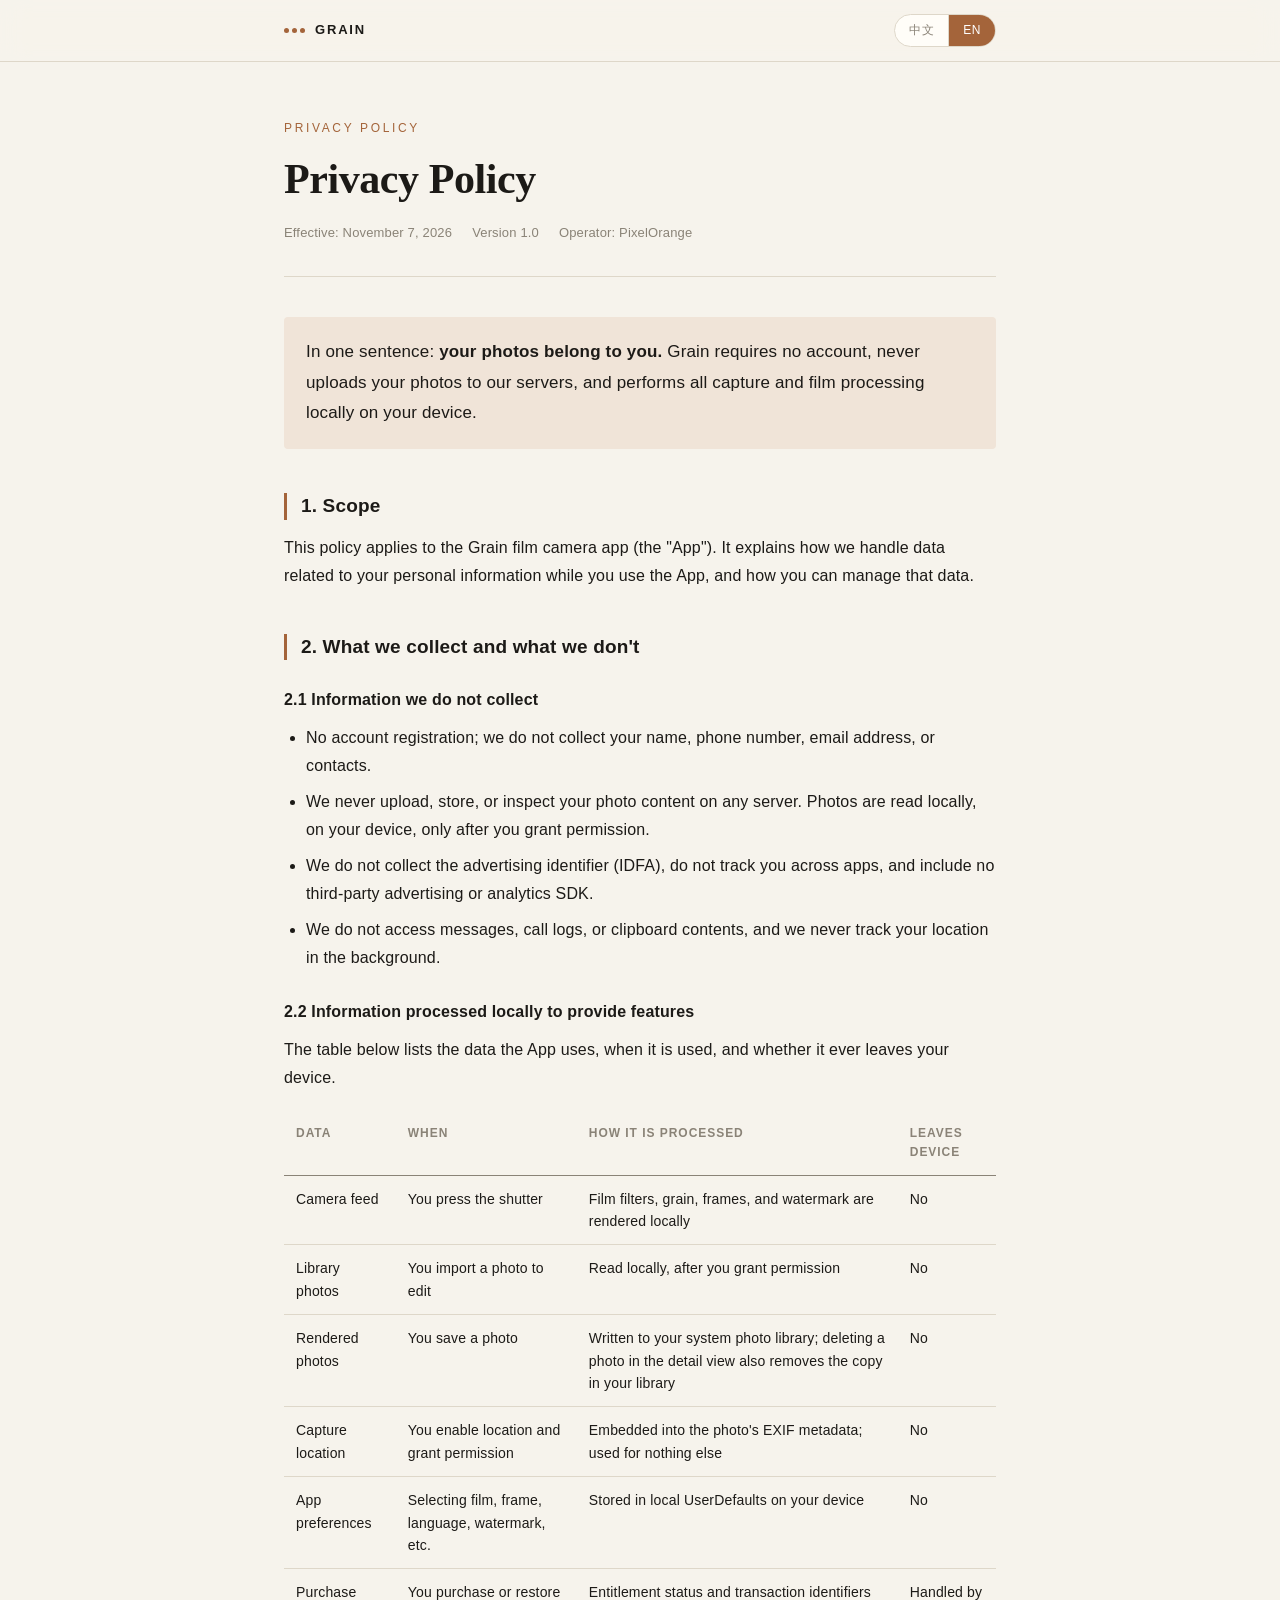
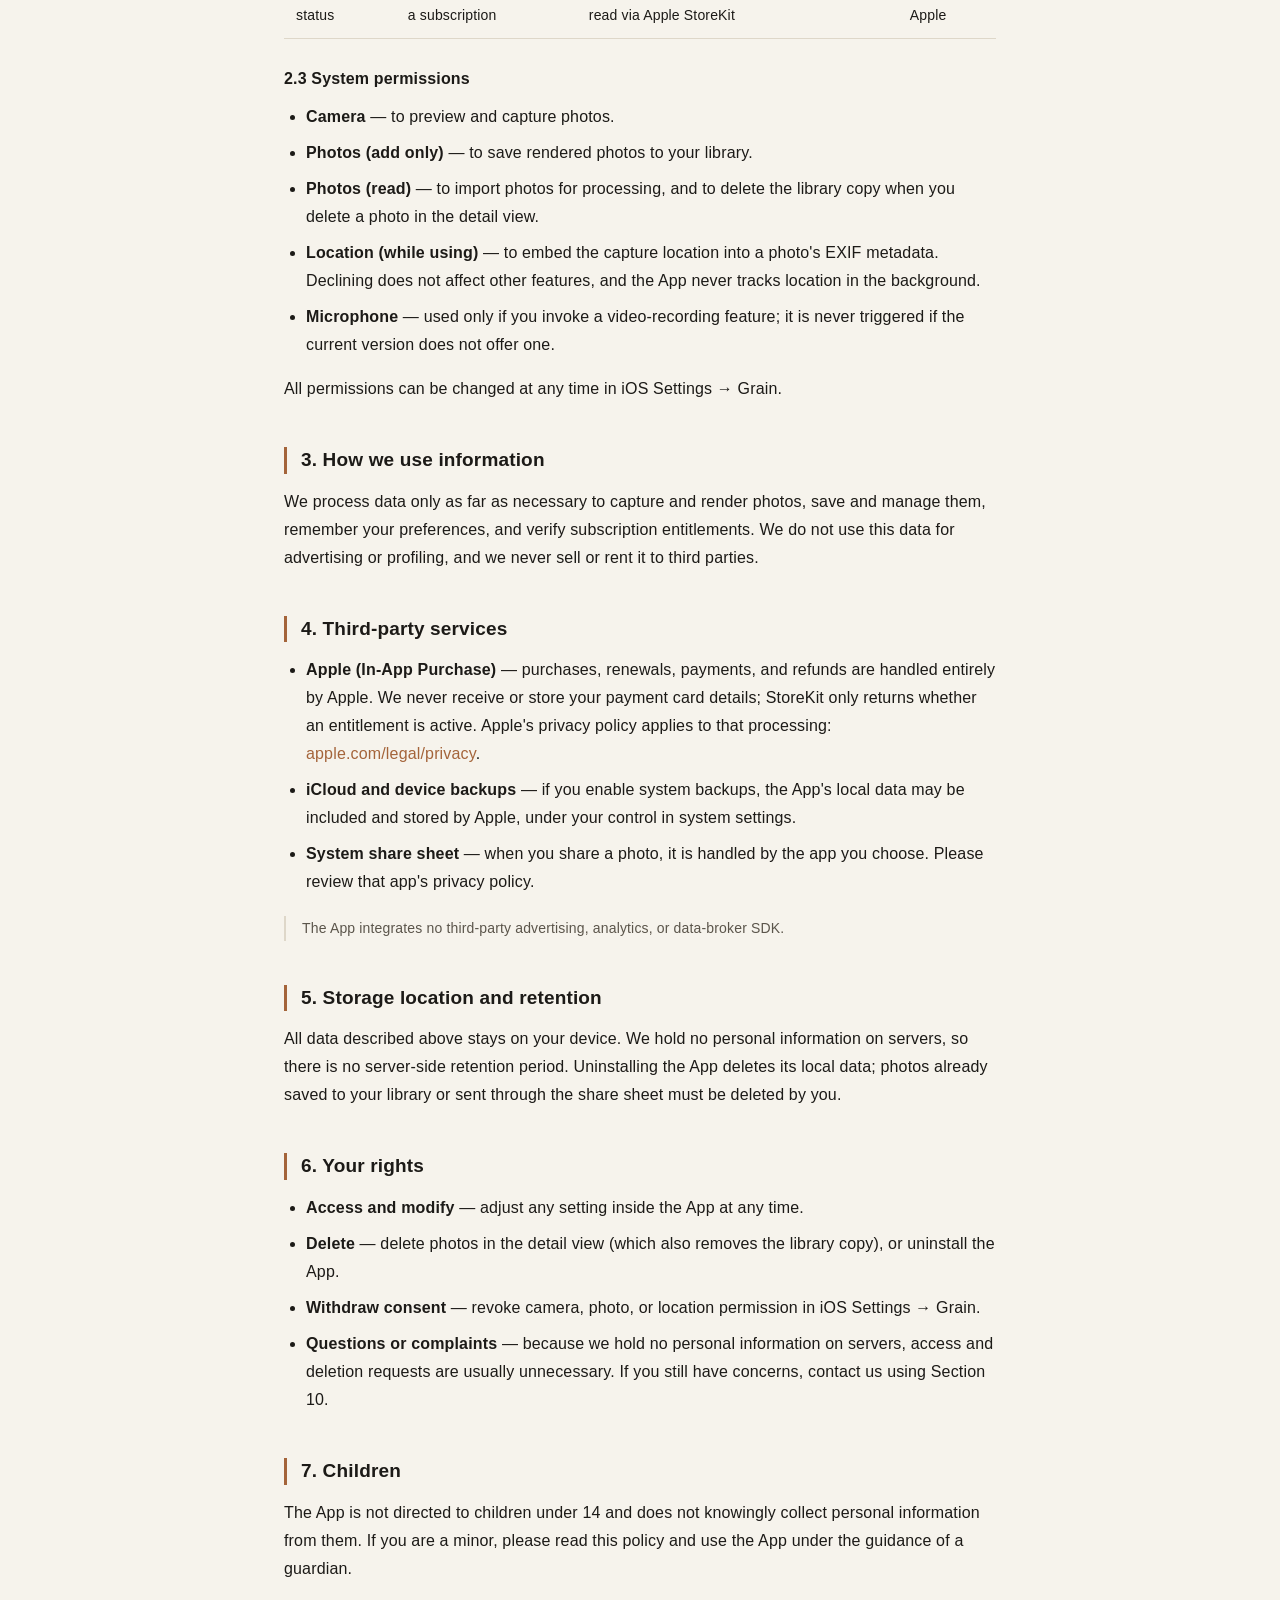
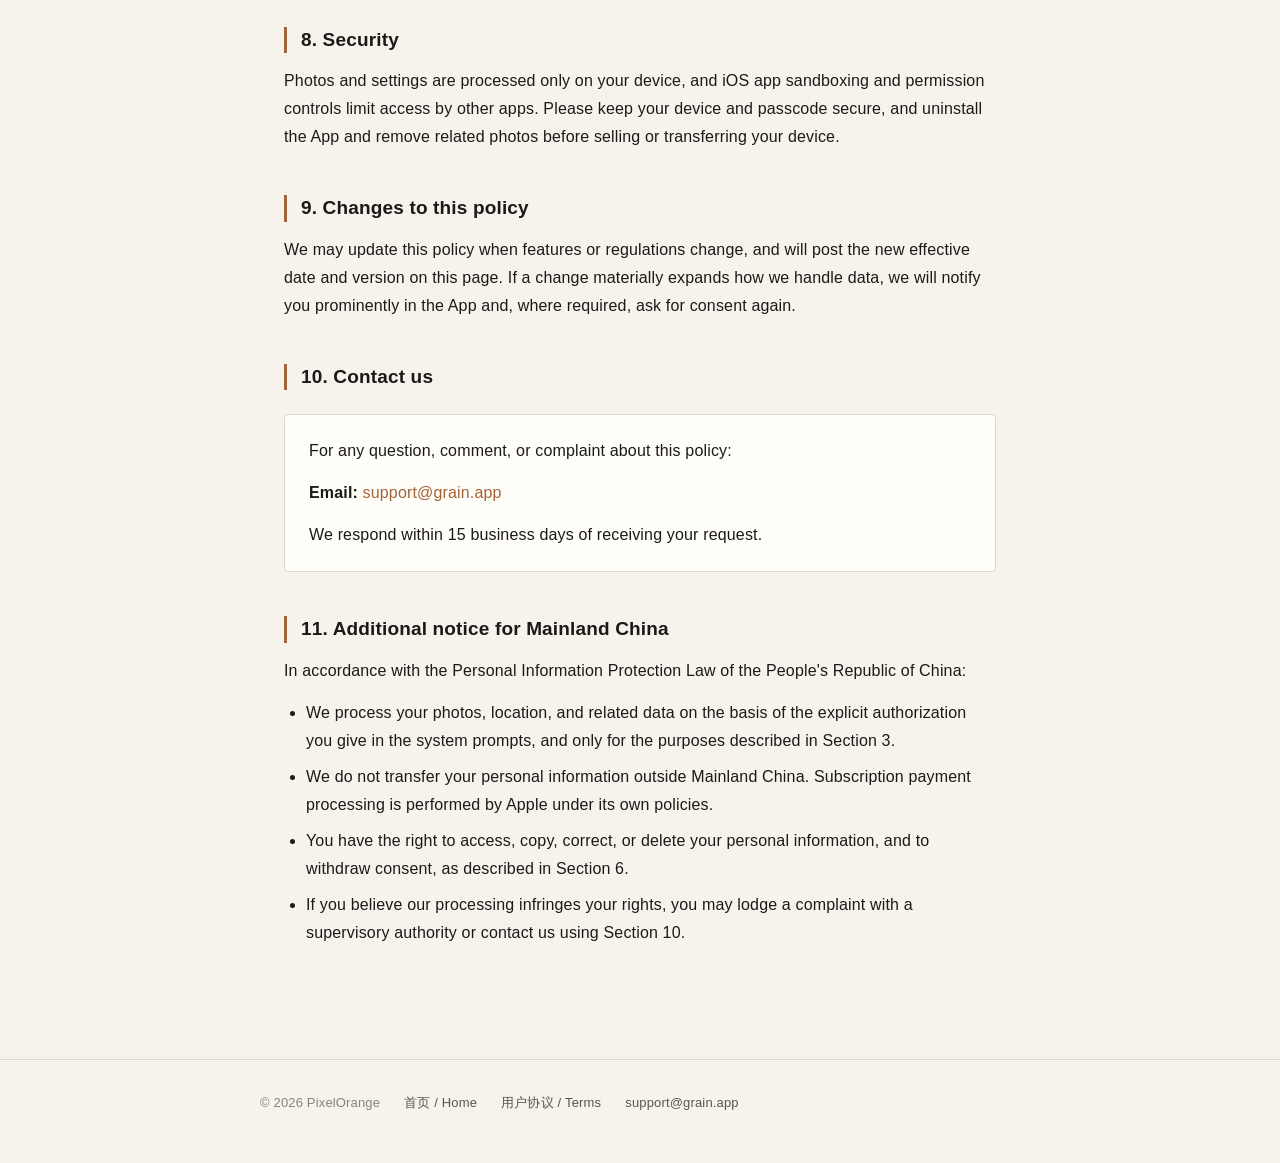
==== privacy.html @ 2bc1b4ed "Add Grain privacy policy and terms of use" ====
<!DOCTYPE html>
<html lang="zh-CN" data-lang="zh">
<head>
<meta charset="UTF-8">
<meta name="viewport" content="width=device-width, initial-scale=1, viewport-fit=cover">
<title>隐私政策 · Grain</title>
<meta name="description" content="Grain 胶片相机 App 隐私政策：我们如何收集、使用与保护你的信息。">
<link rel="stylesheet" href="style.css">
</head>
<body>

<header class="site-header">
  <div class="site-header__inner">
    <a class="brand" href="index.html">
      <span class="brand__dots"><i></i><i></i><i></i></span>
      Grain
    </a>
    <span class="spacer"></span>
    <div class="lang-switch" role="group" aria-label="Language / 语言">
      <button type="button" data-set-lang="zh" class="active">中文</button>
      <button type="button" data-set-lang="en">EN</button>
    </div>
  </div>
</header>

<main>

<!-- ========================= 中文 ========================= -->
<div data-lang-block="zh">

  <div class="doc-head">
    <p class="kicker">Privacy Policy</p>
    <h1>隐私政策</h1>
    <p class="meta">
      <span>生效日期：2026 年 11 月 7 日</span>
      <span>版本：1.0</span>
      <span>运营者：PixelOrange</span>
    </p>
  </div>

  <p class="lead">一句话概括：<strong>你的照片属于你。</strong>Grain 不需要注册账号，照片不会上传到我们的服务器，核心的拍摄与显影全部在你的设备本地完成。</p>

  <h2>1. 适用范围</h2>
  <p>本政策适用于 Grain 胶片相机应用（以下简称「本 App」）。它说明了我们在你使用本 App 的过程中如何处理与个人信息相关的数据，以及你可以如何管理这些数据。</p>

  <h2>2. 我们收集与不收集的信息</h2>

  <h3>2.1 我们不收集的信息</h3>
  <ul>
    <li>不要求注册账号，不收集你的姓名、手机号、邮箱或通讯录</li>
    <li>不上传、不存储、不读取你的照片内容到任何服务器；照片仅在你授权后于本机被读取，用于显影、加框与保存</li>
    <li>不收集广告标识符（IDFA），不进行跨 App 追踪，不接入第三方广告或统计分析 SDK</li>
    <li>不收集短信、通话记录、剪贴板内容，也不在后台持续获取你的位置</li>
  </ul>

  <h3>2.2 因功能需要在设备本地处理的信息</h3>
  <p>下表列出本 App 会用到的数据、触发场景，以及数据是否会离开你的设备。</p>

  <table>
    <thead>
      <tr>
        <th>信息类型</th>
        <th>触发场景</th>
        <th>处理方式</th>
        <th>是否离开设备</th>
      </tr>
    </thead>
    <tbody>
      <tr>
        <td>相机画面</td>
        <td>你在拍摄页按下快门</td>
        <td>在本地实时叠加胶片滤镜、颗粒、相框与水印</td>
        <td>否</td>
      </tr>
      <tr>
        <td>相册照片</td>
        <td>你导入照片进行编辑</td>
        <td>在你授权后于本地读取并显影</td>
        <td>否</td>
      </tr>
      <tr>
        <td>成片文件</td>
        <td>你保存照片</td>
        <td>写入本机系统相册；在详情页删除时会同步删除系统相册中的对应照片</td>
        <td>否</td>
      </tr>
      <tr>
        <td>拍摄位置</td>
        <td>你开启位置信息并授权定位后拍摄</td>
        <td>写入照片的 EXIF 元数据，不作为其他用途</td>
        <td>否</td>
      </tr>
      <tr>
        <td>应用设置</td>
        <td>选择胶卷、相框、语言、水印等偏好</td>
        <td>保存在设备本地的 UserDefaults</td>
        <td>否</td>
      </tr>
      <tr>
        <td>购买状态</td>
        <td>你购买或恢复订阅</td>
        <td>通过 Apple StoreKit 读取权益状态与交易标识</td>
        <td>由 Apple 处理</td>
      </tr>
    </tbody>
  </table>

  <h3>2.3 系统权限说明</h3>
  <ul>
    <li><strong>相机</strong>：用于取景与拍摄照片。</li>
    <li><strong>照片（仅添加）</strong>：用于将成片保存到你的系统相册。</li>
    <li><strong>照片（读取）</strong>：用于从相册导入照片进行显影；在你于详情页删除照片时，同步删除系统相册中的对应副本。</li>
    <li><strong>定位（使用期间）</strong>：用于将拍摄地点写入照片 EXIF。不授权不影响其他功能；本 App 不会在后台定位。</li>
    <li><strong>麦克风</strong>：仅在你使用与视频录制相关的功能时调用；若当前版本未提供该功能则不会触发。</li>
  </ul>
  <p>以上权限都可以随时在 iOS「设置 → Grain」中关闭或重新开启。</p>

  <h2>3. 信息的使用目的</h2>
  <p>我们仅在实现上述功能所必需的范围内处理数据，用于：完成拍摄与显影、保存与管理你的照片、记住你的使用偏好、校验订阅权益。我们不会将这些数据用于广告投放、用户画像，或出售、出租给任何第三方。</p>

  <h2>4. 第三方服务</h2>
  <ul>
    <li><strong>Apple（App Store 内购）</strong>：订阅的购买、续订、支付与退款均由 Apple 完成。我们不接触、不存储你的支付卡信息，仅从 StoreKit 读取「是否拥有权益」的结果。该部分处理适用 Apple 的隐私政策：
      <a href="https://www.apple.com/legal/privacy/" target="_blank" rel="noopener">apple.com/legal/privacy</a>。</li>
    <li><strong>iCloud 与设备备份</strong>：如果你开启系统备份，本 App 的本地数据可能随备份由 Apple 存储，这部分由你在系统设置中控制。</li>
    <li><strong>系统分享面板</strong>：当你主动分享照片时，照片由你选择的目标 App 处理，请留意对方的隐私政策。</li>
  </ul>
  <p class="note">本 App 未集成任何第三方广告、统计或数据分析 SDK。</p>

  <h2>5. 存储位置与保存期限</h2>
  <p>上述数据均保存在你的设备本地，我们不在服务器上保存你的个人信息，因此不存在服务端的数据保留期限。卸载本 App 会删除其本地数据；已保存到系统相册或已通过系统分享发送出去的照片，需要你自行删除。</p>

  <h2>6. 你的权利</h2>
  <ul>
    <li><strong>查看与修改</strong>：可随时在本 App 内调整各项设置。</li>
    <li><strong>删除</strong>：在照片详情页删除照片（同时删除系统相册中的副本），或直接卸载本 App。</li>
    <li><strong>撤回授权</strong>：在 iOS「设置 → Grain」中关闭相机、照片、定位等权限。</li>
    <li><strong>咨询与投诉</strong>：由于我们不在服务器保存你的个人信息，通常无需向我们提出数据访问或删除请求；如仍有疑问，请通过第 10 条联系我们。</li>
  </ul>

  <h2>7. 未成年人保护</h2>
  <p>本 App 不面向 14 周岁以下的儿童单独提供服务，也不会主动收集儿童的个人信息。若你是未成年人，请在监护人的指导下阅读本政策并使用本 App。</p>

  <h2>8. 数据安全</h2>
  <p>照片与设置只在本机处理，我们通过 iOS 应用沙盒与系统权限机制降低数据被其他应用访问的风险。请妥善保管你的设备与锁屏密码；设备丢失或转让他人前，建议先卸载本 App 并清除相册中的相关照片。</p>

  <h2>9. 本政策的更新</h2>
  <p>当功能调整或法律法规变化时，我们可能更新本政策，并在本页面标注新的生效日期与版本号。若变更会实质扩大我们对数据的处理范围，我们会在 App 内以显著方式提示你，并在必要时重新征得同意。</p>

  <h2>10. 联系我们</h2>
  <div class="contact-card">
    <p>对本政策有任何疑问、意见或投诉，请联系：</p>
    <p><strong>邮箱：</strong><a href="mailto:support@grain.app">support@grain.app</a></p>
    <p>我们会在收到你的请求后 15 个工作日内回复。</p>
  </div>

  <h2>11. 中国大陆地区补充说明</h2>
  <p>依据《中华人民共和国个人信息保护法》及相关规定：</p>
  <ul>
    <li>我们处理你的照片、位置等信息，均基于你在系统弹窗中作出的明示授权，处理目的仅限于本政策第 3 条所述范围。</li>
    <li>我们不会将你的个人信息传输至境外。订阅相关的支付处理由 Apple 依其自身政策完成。</li>
    <li>你有权查阅、复制、更正、删除你的个人信息，或撤回已作出的授权；行使方式见第 6 条。</li>
    <li>若你认为我们的处理行为损害了你的合法权益，可向监管部门投诉，也可通过第 10 条与我们联系。</li>
  </ul>

</div>

<!-- ========================= English ========================= -->
<div data-lang-block="en">

  <div class="doc-head">
    <p class="kicker">Privacy Policy</p>
    <h1>Privacy Policy</h1>
    <p class="meta">
      <span>Effective: November 7, 2026</span>
      <span>Version 1.0</span>
      <span>Operator: PixelOrange</span>
    </p>
  </div>

  <p class="lead">In one sentence: <strong>your photos belong to you.</strong> Grain requires no account, never uploads your photos to our servers, and performs all capture and film processing locally on your device.</p>

  <h2>1. Scope</h2>
  <p>This policy applies to the Grain film camera app (the "App"). It explains how we handle data related to your personal information while you use the App, and how you can manage that data.</p>

  <h2>2. What we collect and what we don't</h2>

  <h3>2.1 Information we do not collect</h3>
  <ul>
    <li>No account registration; we do not collect your name, phone number, email address, or contacts.</li>
    <li>We never upload, store, or inspect your photo content on any server. Photos are read locally, on your device, only after you grant permission.</li>
    <li>We do not collect the advertising identifier (IDFA), do not track you across apps, and include no third-party advertising or analytics SDK.</li>
    <li>We do not access messages, call logs, or clipboard contents, and we never track your location in the background.</li>
  </ul>

  <h3>2.2 Information processed locally to provide features</h3>
  <p>The table below lists the data the App uses, when it is used, and whether it ever leaves your device.</p>

  <table>
    <thead>
      <tr>
        <th>Data</th>
        <th>When</th>
        <th>How it is processed</th>
        <th>Leaves device</th>
      </tr>
    </thead>
    <tbody>
      <tr>
        <td>Camera feed</td>
        <td>You press the shutter</td>
        <td>Film filters, grain, frames, and watermark are rendered locally</td>
        <td>No</td>
      </tr>
      <tr>
        <td>Library photos</td>
        <td>You import a photo to edit</td>
        <td>Read locally, after you grant permission</td>
        <td>No</td>
      </tr>
      <tr>
        <td>Rendered photos</td>
        <td>You save a photo</td>
        <td>Written to your system photo library; deleting a photo in the detail view also removes the copy in your library</td>
        <td>No</td>
      </tr>
      <tr>
        <td>Capture location</td>
        <td>You enable location and grant permission</td>
        <td>Embedded into the photo's EXIF metadata; used for nothing else</td>
        <td>No</td>
      </tr>
      <tr>
        <td>App preferences</td>
        <td>Selecting film, frame, language, watermark, etc.</td>
        <td>Stored in local UserDefaults on your device</td>
        <td>No</td>
      </tr>
      <tr>
        <td>Purchase status</td>
        <td>You purchase or restore a subscription</td>
        <td>Entitlement status and transaction identifiers read via Apple StoreKit</td>
        <td>Handled by Apple</td>
      </tr>
    </tbody>
  </table>

  <h3>2.3 System permissions</h3>
  <ul>
    <li><strong>Camera</strong> — to preview and capture photos.</li>
    <li><strong>Photos (add only)</strong> — to save rendered photos to your library.</li>
    <li><strong>Photos (read)</strong> — to import photos for processing, and to delete the library copy when you delete a photo in the detail view.</li>
    <li><strong>Location (while using)</strong> — to embed the capture location into a photo's EXIF metadata. Declining does not affect other features, and the App never tracks location in the background.</li>
    <li><strong>Microphone</strong> — used only if you invoke a video-recording feature; it is never triggered if the current version does not offer one.</li>
  </ul>
  <p>All permissions can be changed at any time in iOS Settings → Grain.</p>

  <h2>3. How we use information</h2>
  <p>We process data only as far as necessary to capture and render photos, save and manage them, remember your preferences, and verify subscription entitlements. We do not use this data for advertising or profiling, and we never sell or rent it to third parties.</p>

  <h2>4. Third-party services</h2>
  <ul>
    <li><strong>Apple (In-App Purchase)</strong> — purchases, renewals, payments, and refunds are handled entirely by Apple. We never receive or store your payment card details; StoreKit only returns whether an entitlement is active. Apple's privacy policy applies to that processing:
      <a href="https://www.apple.com/legal/privacy/" target="_blank" rel="noopener">apple.com/legal/privacy</a>.</li>
    <li><strong>iCloud and device backups</strong> — if you enable system backups, the App's local data may be included and stored by Apple, under your control in system settings.</li>
    <li><strong>System share sheet</strong> — when you share a photo, it is handled by the app you choose. Please review that app's privacy policy.</li>
  </ul>
  <p class="note">The App integrates no third-party advertising, analytics, or data-broker SDK.</p>

  <h2>5. Storage location and retention</h2>
  <p>All data described above stays on your device. We hold no personal information on servers, so there is no server-side retention period. Uninstalling the App deletes its local data; photos already saved to your library or sent through the share sheet must be deleted by you.</p>

  <h2>6. Your rights</h2>
  <ul>
    <li><strong>Access and modify</strong> — adjust any setting inside the App at any time.</li>
    <li><strong>Delete</strong> — delete photos in the detail view (which also removes the library copy), or uninstall the App.</li>
    <li><strong>Withdraw consent</strong> — revoke camera, photo, or location permission in iOS Settings → Grain.</li>
    <li><strong>Questions or complaints</strong> — because we hold no personal information on servers, access and deletion requests are usually unnecessary. If you still have concerns, contact us using Section 10.</li>
  </ul>

  <h2>7. Children</h2>
  <p>The App is not directed to children under 14 and does not knowingly collect personal information from them. If you are a minor, please read this policy and use the App under the guidance of a guardian.</p>

  <h2>8. Security</h2>
  <p>Photos and settings are processed only on your device, and iOS app sandboxing and permission controls limit access by other apps. Please keep your device and passcode secure, and uninstall the App and remove related photos before selling or transferring your device.</p>

  <h2>9. Changes to this policy</h2>
  <p>We may update this policy when features or regulations change, and will post the new effective date and version on this page. If a change materially expands how we handle data, we will notify you prominently in the App and, where required, ask for consent again.</p>

  <h2>10. Contact us</h2>
  <div class="contact-card">
    <p>For any question, comment, or complaint about this policy:</p>
    <p><strong>Email:</strong> <a href="mailto:support@grain.app">support@grain.app</a></p>
    <p>We respond within 15 business days of receiving your request.</p>
  </div>

  <h2>11. Additional notice for Mainland China</h2>
  <p>In accordance with the Personal Information Protection Law of the People's Republic of China:</p>
  <ul>
    <li>We process your photos, location, and related data on the basis of the explicit authorization you give in the system prompts, and only for the purposes described in Section 3.</li>
    <li>We do not transfer your personal information outside Mainland China. Subscription payment processing is performed by Apple under its own policies.</li>
    <li>You have the right to access, copy, correct, or delete your personal information, and to withdraw consent, as described in Section 6.</li>
    <li>If you believe our processing infringes your rights, you may lodge a complaint with a supervisory authority or contact us using Section 10.</li>
  </ul>

</div>

</main>

<footer class="site-footer">
  <div class="site-footer__inner">
    <span>© 2026 PixelOrange</span>
    <a href="index.html">首页 / Home</a>
    <a href="terms.html">用户协议 / Terms</a>
    <a href="mailto:support@grain.app">support@grain.app</a>
  </div>
</footer>

<script>
(function () {
  var KEY = 'grain-legal-lang';
  var btns = document.querySelectorAll('[data-set-lang]');

  function setLang(lang) {
    document.documentElement.setAttribute('data-lang', lang);
    document.documentElement.setAttribute('lang', lang === 'zh' ? 'zh-CN' : 'en');
    for (var i = 0; i < btns.length; i++) {
      btns[i].classList.toggle('active', btns[i].getAttribute('data-set-lang') === lang);
    }
    try { localStorage.setItem(KEY, lang); } catch (e) {}
  }

  var saved = null;
  try { saved = localStorage.getItem(KEY); } catch (e) {}
  var initial = saved || ((navigator.language || 'en').toLowerCase().indexOf('zh') === 0 ? 'zh' : 'en');
  setLang(initial);

  for (var i = 0; i < btns.length; i++) {
    btns[i].addEventListener('click', function () {
      setLang(this.getAttribute('data-set-lang'));
    });
  }
})();
</script>

</body>
</html>
---- style.css ----
/* Grain — Legal Pages
   静态站点样式，可直接用于 GitHub Pages / 任意静态托管 */

:root {
  --paper: #f6f3ec;
  --paper-raised: #fffdf8;
  --ink: #1c1a17;
  --ink-soft: #5b554b;
  --ink-faint: #8a8377;
  --line: #ded7c9;
  --accent: #a4643a;
  --accent-soft: #f0e4d8;
  --max: 760px;
  --radius: 4px;
}

@media (prefers-color-scheme: dark) {
  :root {
    --paper: #121110;
    --paper-raised: #1a1918;
    --ink: #ece8e0;
    --ink-soft: #b3ada2;
    --ink-faint: #837d73;
    --line: #302e2b;
    --accent: #d08d5e;
    --accent-soft: #2a231d;
  }
}

* { box-sizing: border-box; }

html {
  -webkit-text-size-adjust: 100%;
  scroll-behavior: smooth;
}

body {
  margin: 0;
  background: var(--paper);
  color: var(--ink);
  font-family: -apple-system, BlinkMacSystemFont, "SF Pro Text", "PingFang SC",
    "Hiragino Sans GB", "Microsoft YaHei", "Helvetica Neue", Arial, sans-serif;
  font-size: 16px;
  line-height: 1.75;
  letter-spacing: 0.01em;
  -webkit-font-smoothing: antialiased;
}

a { color: var(--accent); text-decoration: none; }
a:hover { text-decoration: underline; }

/* ---------- 顶部导航 ---------- */

.site-header {
  position: sticky;
  top: 0;
  z-index: 10;
  background: color-mix(in srgb, var(--paper) 88%, transparent);
  backdrop-filter: saturate(180%) blur(14px);
  -webkit-backdrop-filter: saturate(180%) blur(14px);
  border-bottom: 1px solid var(--line);
}

.site-header__inner {
  max-width: var(--max);
  margin: 0 auto;
  padding: 14px 24px;
  display: flex;
  align-items: center;
  gap: 16px;
}

.brand {
  display: flex;
  align-items: center;
  gap: 10px;
  color: var(--ink);
  font-weight: 600;
  letter-spacing: 0.14em;
  font-size: 13px;
  text-transform: uppercase;
}

.brand:hover { text-decoration: none; opacity: 0.75; }

.brand__dots {
  display: inline-flex;
  gap: 3px;
}

.brand__dots i {
  width: 5px;
  height: 5px;
  border-radius: 50%;
  background: var(--accent);
  display: block;
}

.spacer { flex: 1; }

.lang-switch {
  display: inline-flex;
  border: 1px solid var(--line);
  border-radius: 999px;
  overflow: hidden;
  background: var(--paper-raised);
}

.lang-switch button {
  appearance: none;
  border: 0;
  background: transparent;
  color: var(--ink-faint);
  font: inherit;
  font-size: 12px;
  letter-spacing: 0.04em;
  padding: 5px 14px;
  cursor: pointer;
  transition: background 0.18s ease, color 0.18s ease;
}

.lang-switch button + button { border-left: 1px solid var(--line); }

.lang-switch button.active {
  background: var(--accent);
  color: #fff;
}

/* ---------- 正文 ---------- */

main {
  max-width: var(--max);
  margin: 0 auto;
  padding: 56px 24px 96px;
}

.doc-head {
  padding-bottom: 32px;
  border-bottom: 1px solid var(--line);
  margin-bottom: 40px;
}

.kicker {
  font-size: 12px;
  letter-spacing: 0.22em;
  text-transform: uppercase;
  color: var(--accent);
  margin: 0 0 14px;
}

h1 {
  font-family: "Songti SC", "Times New Roman", Georgia, serif;
  font-size: clamp(30px, 5vw, 42px);
  line-height: 1.25;
  font-weight: 600;
  margin: 0 0 16px;
  letter-spacing: -0.01em;
}

.meta {
  display: flex;
  flex-wrap: wrap;
  gap: 6px 20px;
  font-size: 13px;
  color: var(--ink-faint);
  margin: 0;
}

h2 {
  font-size: 19px;
  font-weight: 600;
  margin: 44px 0 14px;
  padding-left: 14px;
  border-left: 3px solid var(--accent);
  line-height: 1.4;
}

h3 {
  font-size: 16px;
  font-weight: 600;
  margin: 26px 0 10px;
}

p { margin: 0 0 14px; }

ul, ol { margin: 0 0 16px; padding-left: 22px; }
li { margin-bottom: 8px; }

strong { font-weight: 600; }

.lead {
  font-size: 17px;
  line-height: 1.8;
  color: var(--ink);
  background: var(--accent-soft);
  border-radius: var(--radius);
  padding: 20px 22px;
  margin: 0 0 28px;
}

table {
  width: 100%;
  border-collapse: collapse;
  margin: 20px 0 26px;
  font-size: 14px;
  line-height: 1.6;
}

th, td {
  text-align: left;
  vertical-align: top;
  padding: 12px 12px;
  border-bottom: 1px solid var(--line);
}

th {
  font-weight: 600;
  font-size: 12px;
  letter-spacing: 0.08em;
  text-transform: uppercase;
  color: var(--ink-faint);
  border-bottom: 1px solid var(--ink-faint);
}

tbody tr:last-child td { border-bottom: 1px solid var(--line); }

.note {
  font-size: 14px;
  color: var(--ink-soft);
  border-left: 2px solid var(--line);
  padding-left: 16px;
  margin: 20px 0;
}

.contact-card {
  background: var(--paper-raised);
  border: 1px solid var(--line);
  border-radius: var(--radius);
  padding: 22px 24px;
  margin: 24px 0;
}

.contact-card p:last-child { margin-bottom: 0; }

/* ---------- 首页 ---------- */

.landing {
  min-height: 78vh;
  display: flex;
  flex-direction: column;
  justify-content: center;
  padding-top: 24px;
}

.landing h1 { font-size: clamp(34px, 6vw, 54px); }

.landing .lead { background: transparent; padding: 0; font-size: 18px; color: var(--ink-soft); }

.doc-links {
  display: grid;
  gap: 14px;
  margin-top: 40px;
}

.doc-link {
  display: flex;
  align-items: center;
  gap: 18px;
  padding: 22px 24px;
  background: var(--paper-raised);
  border: 1px solid var(--line);
  border-radius: var(--radius);
  color: var(--ink);
  transition: border-color 0.18s ease, transform 0.18s ease;
}

.doc-link:hover {
  text-decoration: none;
  border-color: var(--accent);
  transform: translateY(-1px);
}

.doc-link__index {
  font-family: "Songti SC", Georgia, serif;
  font-size: 13px;
  color: var(--accent);
  letter-spacing: 0.1em;
}

.doc-link__body { flex: 1; }
.doc-link__title { font-weight: 600; display: block; }
.doc-link__desc { font-size: 13px; color: var(--ink-faint); }
.doc-link__arrow { color: var(--accent); font-size: 18px; }

/* ---------- 页脚 ---------- */

.site-footer {
  border-top: 1px solid var(--line);
  padding: 32px 24px 48px;
}

.site-footer__inner {
  max-width: var(--max);
  margin: 0 auto;
  display: flex;
  flex-wrap: wrap;
  gap: 8px 24px;
  align-items: baseline;
  font-size: 13px;
  color: var(--ink-faint);
}

.site-footer a { color: var(--ink-soft); }

/* ---------- 语言切换 ---------- */

html[data-lang="zh"] [data-lang-block="en"],
html[data-lang="en"] [data-lang-block="zh"] { display: none; }

/* ---------- 打印 ---------- */

@media print {
  .site-header, .site-footer, .lang-switch { display: none; }
  body { background: #fff; color: #000; }
  main { padding: 0; max-width: none; }
  h2 { page-break-after: avoid; }
  a { color: #000; }
}

@media (max-width: 560px) {
  main { padding: 36px 18px 72px; }
  .site-header__inner { padding: 12px 18px; }
  table { font-size: 13px; }
  th, td { padding: 10px 8px; }
  h2 { margin-top: 34px; }
}
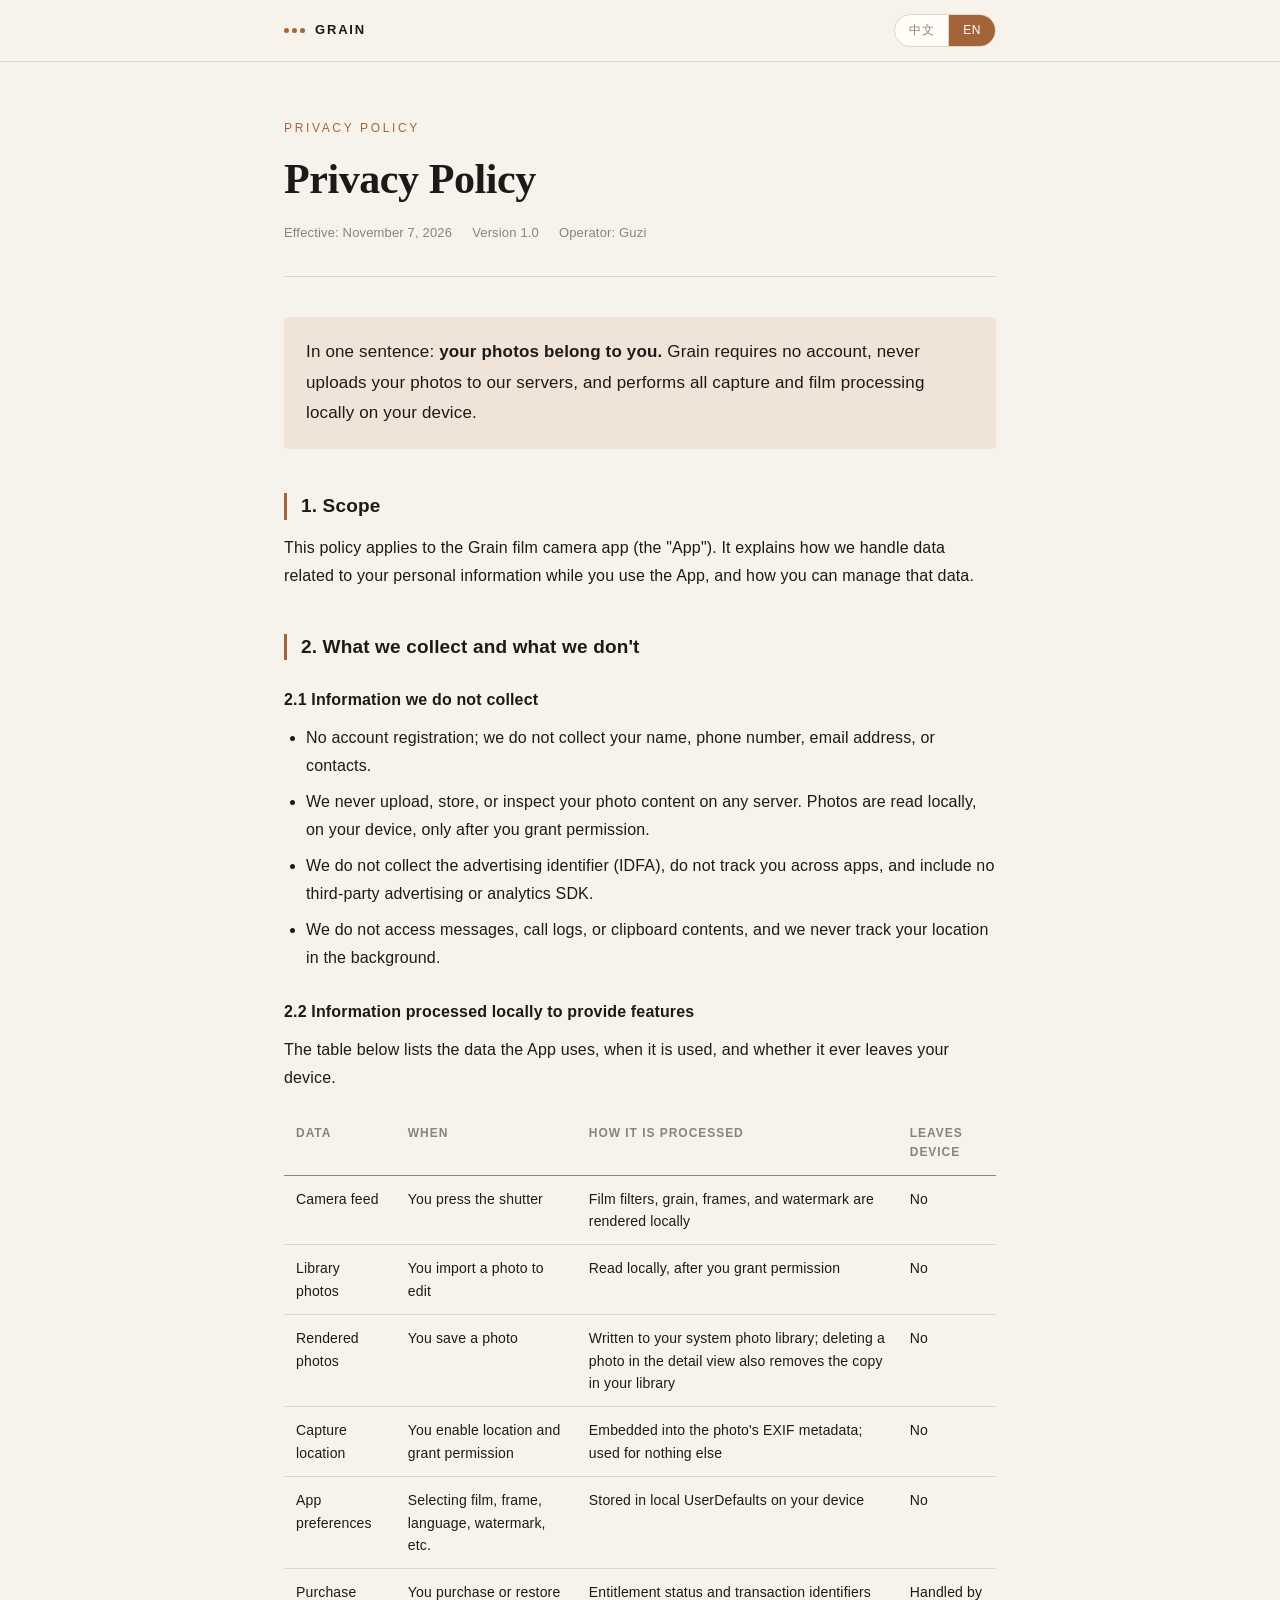
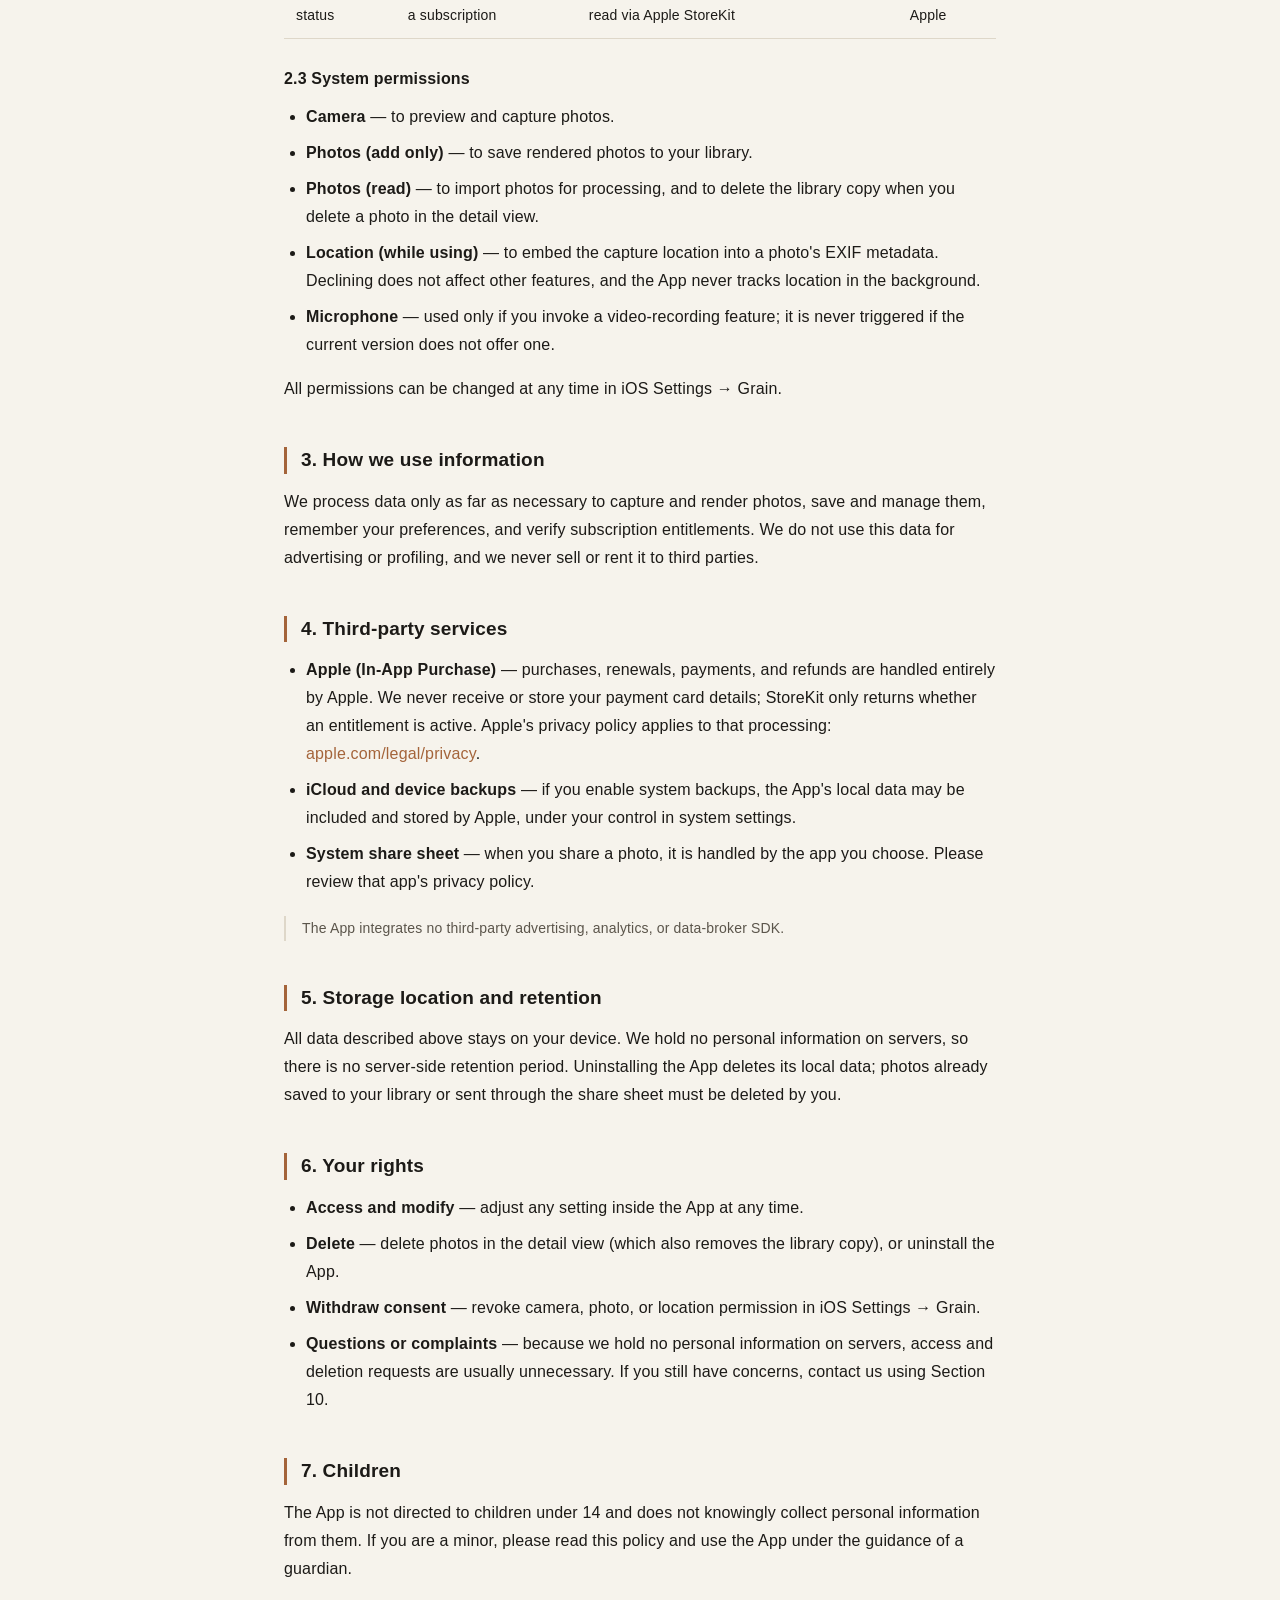
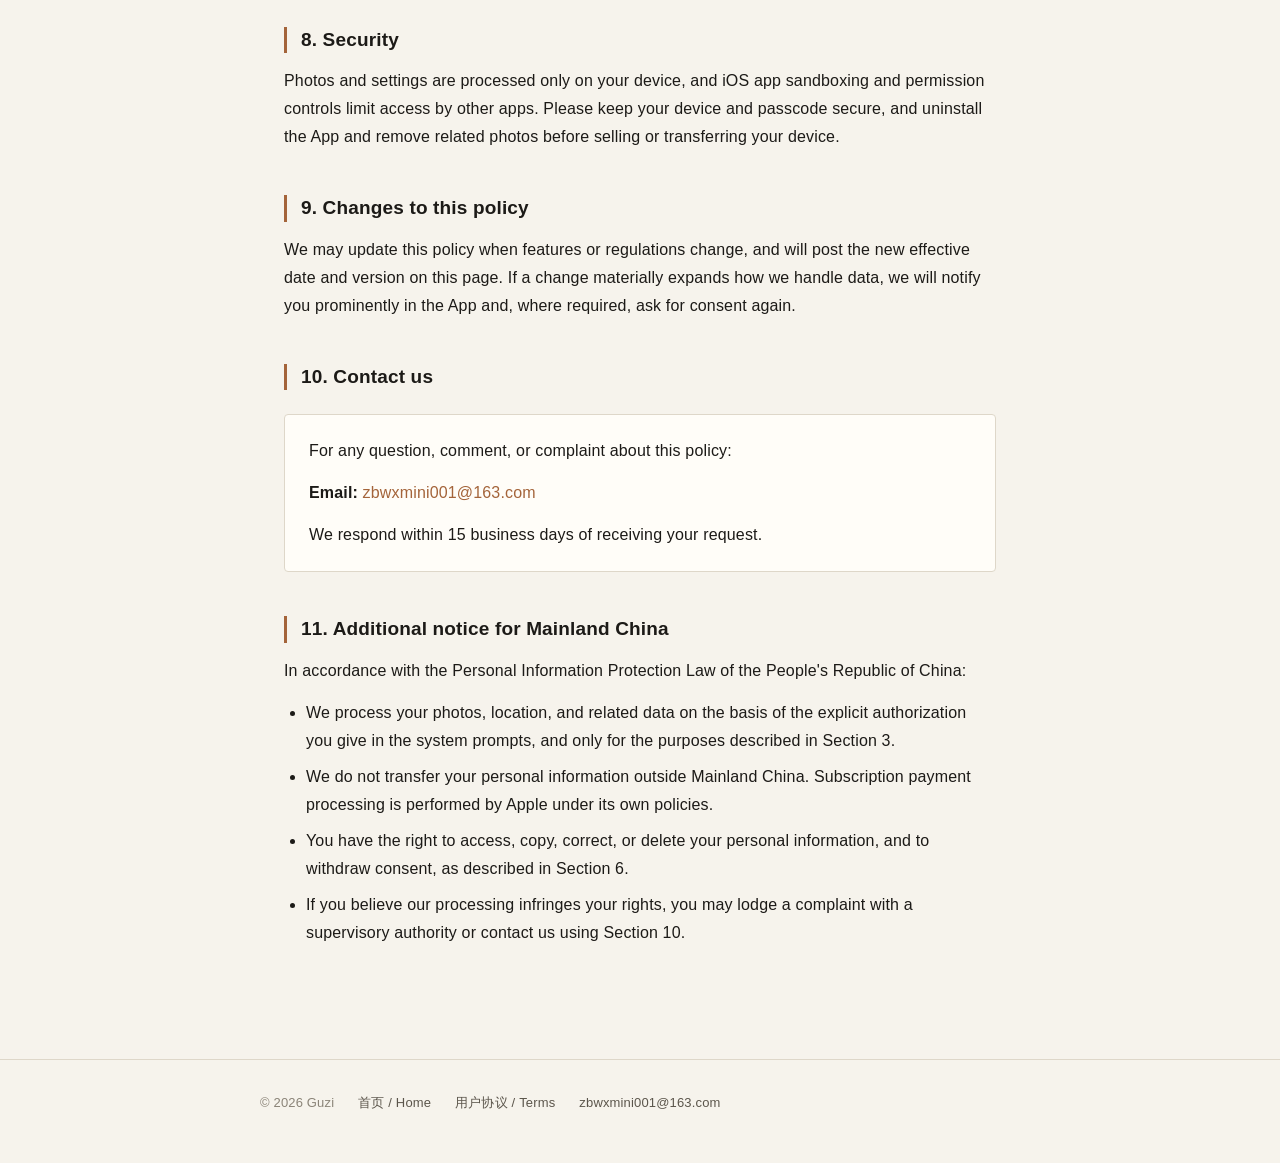
==== commit b01cc3ff: "Update operator to Guzi, contact email, and default language to English" ====
--- a/privacy.html
+++ b/privacy.html
@@ -1,9 +1,9 @@
 <!DOCTYPE html>
-<html lang="zh-CN" data-lang="zh">
+<html lang="en" data-lang="en" data-title-en="Privacy Policy · Grain" data-title-zh="隐私政策 · Grain">
 <head>
 <meta charset="UTF-8">
 <meta name="viewport" content="width=device-width, initial-scale=1, viewport-fit=cover">
-<title>隐私政策 · Grain</title>
+<title>Privacy Policy · Grain</title>
 <meta name="description" content="Grain 胶片相机 App 隐私政策：我们如何收集、使用与保护你的信息。">
 <link rel="stylesheet" href="style.css">
 </head>
@@ -34,7 +34,7 @@
     <p class="meta">
       <span>生效日期：2026 年 11 月 7 日</span>
       <span>版本：1.0</span>
-      <span>运营者：PixelOrange</span>
+      <span>运营者：Guzi</span>
     </p>
   </div>
 
@@ -150,7 +150,7 @@
   <h2>10. 联系我们</h2>
   <div class="contact-card">
     <p>对本政策有任何疑问、意见或投诉，请联系：</p>
-    <p><strong>邮箱：</strong><a href="mailto:support@grain.app">support@grain.app</a></p>
+    <p><strong>邮箱：</strong><a href="mailto:zbwxmini001@163.com">zbwxmini001@163.com</a></p>
     <p>我们会在收到你的请求后 15 个工作日内回复。</p>
   </div>
 
@@ -174,7 +174,7 @@
     <p class="meta">
       <span>Effective: November 7, 2026</span>
       <span>Version 1.0</span>
-      <span>Operator: PixelOrange</span>
+      <span>Operator: Guzi</span>
     </p>
   </div>
 
@@ -290,7 +290,7 @@
   <h2>10. Contact us</h2>
   <div class="contact-card">
     <p>For any question, comment, or complaint about this policy:</p>
-    <p><strong>Email:</strong> <a href="mailto:support@grain.app">support@grain.app</a></p>
+    <p><strong>Email:</strong> <a href="mailto:zbwxmini001@163.com">zbwxmini001@163.com</a></p>
     <p>We respond within 15 business days of receiving your request.</p>
   </div>
 
@@ -309,10 +309,10 @@
 
 <footer class="site-footer">
   <div class="site-footer__inner">
-    <span>© 2026 PixelOrange</span>
+    <span>© 2026 Guzi</span>
     <a href="index.html">首页 / Home</a>
     <a href="terms.html">用户协议 / Terms</a>
-    <a href="mailto:support@grain.app">support@grain.app</a>
+    <a href="mailto:zbwxmini001@163.com">zbwxmini001@163.com</a>
   </div>
 </footer>
 
@@ -327,12 +327,15 @@
     for (var i = 0; i < btns.length; i++) {
       btns[i].classList.toggle('active', btns[i].getAttribute('data-set-lang') === lang);
     }
+    var title = document.documentElement.getAttribute(
+      lang === 'zh' ? 'data-title-zh' : 'data-title-en');
+    if (title) document.title = title;
     try { localStorage.setItem(KEY, lang); } catch (e) {}
   }
 
   var saved = null;
   try { saved = localStorage.getItem(KEY); } catch (e) {}
-  var initial = saved || ((navigator.language || 'en').toLowerCase().indexOf('zh') === 0 ? 'zh' : 'en');
+  var initial = saved || 'en';
   setLang(initial);
 
   for (var i = 0; i < btns.length; i++) {
